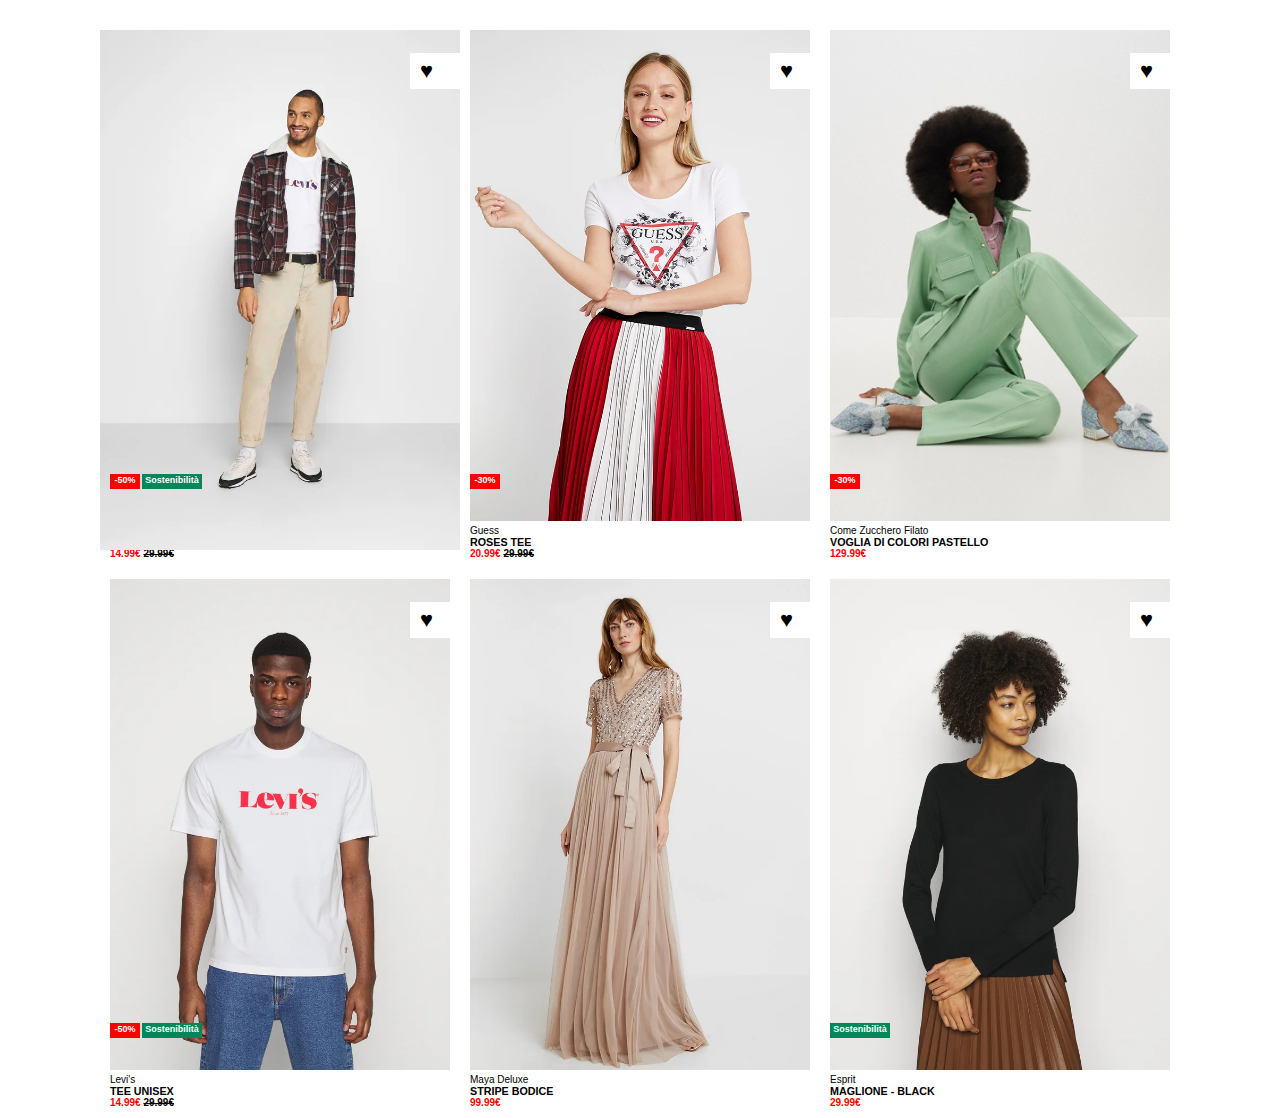
==== bonus/index.html @ 089e6754 "Inizializzazione bonus" ====
<!DOCTYPE html>
<html lang="it">
  <head>
    <meta charset="UTF-8" />
    <meta http-equiv="X-UA-Compatible" content="IE=edge" />
    <meta name="viewport" content="width=device-width, initial-scale=1.0" />
    <title>Boolando</title>
    <link rel="stylesheet" href="style.css" />
  </head>
  <body>
    <section>
      <div class="container">
        <div class="flex-container">
          <div class="box">
            <div class="product">
              <img src="img/1.webp" alt="" />
              <img class="img1" src="img/1b.webp" alt="">
              <p>Levi's</p>
              <h6>RELAXED FIT TEE UNISEX</h6>
              <p>
                <span class="red-txt">14.99€</span>
                <span class="deleted-txt"> 29.99€</span>
              </p>
              <span class="discount"> -50&percnt; </span>
              <span class="sosten"> Sostenibilità</span>
              <span class="heart">&hearts;</span>
            </div>
          </div>
          <div class="box">
            <div class="product">
              <img src="img/2.webp" alt="" />
              <p>Guess</p>
              <h6>ROSES TEE</h6>
              <p>
                <span class="red-txt">20.99€</span>
                <span class="deleted-txt"> 29.99€</span>
              </p>
              <span class="discount"> -30&percnt; </span>
              <span class="heart">&hearts;</span>
            </div>
          </div>
          <div class="box">
            <div class="product">
              <img src="img/3.webp" alt="" />
              <p>Come Zucchero Filato</p>
              <h6>VOGLIA DI COLORI PASTELLO</h6>
              <p><span class="red-txt">129.99€</span></p>
              <span class="discount"> -30&percnt; </span>
              <span class="heart">&hearts;</span>
            </div>
          </div>
          <div class="box">
            <div class="product">
              <img src="img/4.webp" alt="" />
              <p>Levi's</p>
              <h6>TEE UNISEX</h6>
              <p>
                <span class="red-txt">14.99€</span>
                <span class="deleted-txt"> 29.99€</span>
              </p>
              <span class="discount"> -50&percnt; </span>
              <span class="sosten"> Sostenibilità</span>
              <span class="heart">&hearts;</span>
            </div>
          </div>
          <div class="box">
            <div class="product">
              <img src="img/5.webp" alt="" />
              <p>Maya Deluxe</p>
              <h6>STRIPE BODICE</h6>
              <p><span class="red-txt">99.99€</span></p>
              <span class="heart">&hearts;</span>
            </div>
          </div>
          <div class="box">
            <div class="product">
              <img src="img/6.webp" alt="" />
              <p>Esprit</p>
              <h6>MAGLIONE - BLACK</h6>
              <p><span class="red-txt">29.99€</span></p>
              <span class="sosten onebadge"> Sostenibilità</span>
              <span class="heart">&hearts;</span>
            </div>
          </div>
        </div>
      </div>
    </section>
  </body>
</html>
---- bonus/style.css ----
/* reset */
* {
  box-sizing: border-box;
  margin: 0;
  padding: 0;
}
/* commons */
body {
  background-color: #ffffff;
  font-family: -apple-system, BlinkMacSystemFont, "Segoe UI", Roboto, Oxygen,
    Ubuntu, Cantarell, "Open Sans", "Helvetica Neue", sans-serif;
}
p {
  font-size: 10px;
}
img {
  width: 100%;
}
.red-txt {
  color: red;
}
.deleted-txt {
  text-decoration: line-through;
}
span {
  font-weight: bolder;
}
.discount {
  background-color: red;
  color: white;
  position: absolute;
  bottom: 80px;
  font-size: 9px;
  text-align: center;
  border: 1px solid red;
  width: 30px;
  height: 15px;
}
.sosten {
  background-color: #00875a;
  color: white;
  position: absolute;
  bottom: 80px;
  left: 42px;
  font-size: 9px;
  text-align: center;
  border: 1px solid #00875a;
  width: 60px;
  height: 15px;
}
.onebadge {
  left: 10px;
}
.heart {
  color: black;
  background-color: white;
  cursor: pointer;
  position: absolute;
  bottom: 480px;
  left: 310px;
  width: 100%;
  font-size: 22px;
  padding-left: 10px;
  padding-right: 10px;
  padding-top: 5px;
  padding-bottom: 5px;
}
.heart:hover {
  color: red;
}

/* layout */
.container {
  max-width: 1100px;
  margin: 0 auto;
  padding: 0 10px;
}
.flex-container {
  display: flex;
  flex-wrap: wrap;
  margin-top: 20px;
}
.box {
  width: calc(100% / 3);
  padding: 10px;
  position: relative;
}
/* Sezione cambio immagini */
.img1{
position: absolute;
right: 0;
width: 100%;
}
.img1:hover{
  opacity: 0;
}
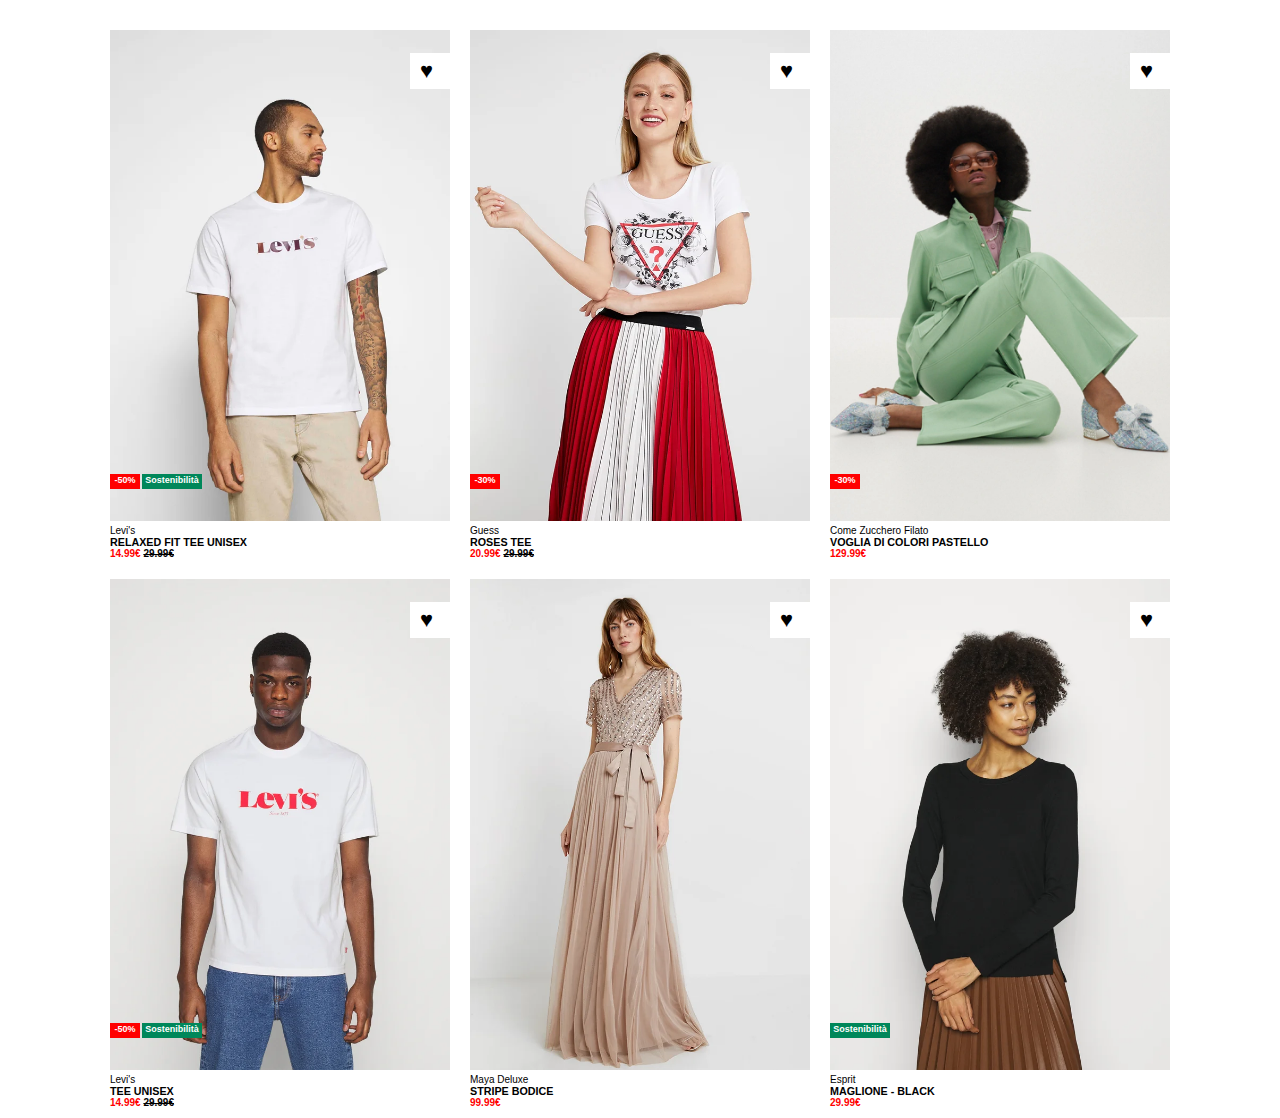
==== commit 28f3b27e: "Terminata sezione scorrimento foto, terminato BONUS" ====
--- a/bonus/index.html
+++ b/bonus/index.html
@@ -13,8 +13,8 @@
         <div class="flex-container">
           <div class="box">
             <div class="product">
-              <img src="img/1.webp" alt="" />
-              <img class="img1" src="img/1b.webp" alt="">
+              <img class="img1" src="img/1.webp" alt="" />
+              <img  src="img/1b.webp" alt="">
               <p>Levi's</p>
               <h6>RELAXED FIT TEE UNISEX</h6>
               <p>
@@ -28,7 +28,8 @@
           </div>
           <div class="box">
             <div class="product">
-              <img src="img/2.webp" alt="" />
+              <img class="img1" src="img/2.webp" alt="" />
+              <img  src="img/2b.webp" alt="">
               <p>Guess</p>
               <h6>ROSES TEE</h6>
               <p>
@@ -41,7 +42,8 @@
           </div>
           <div class="box">
             <div class="product">
-              <img src="img/3.webp" alt="" />
+              <img class="img1" src="img/3.webp" alt="" />
+              <img  src="img/3b.webp" alt="">
               <p>Come Zucchero Filato</p>
               <h6>VOGLIA DI COLORI PASTELLO</h6>
               <p><span class="red-txt">129.99€</span></p>
@@ -51,7 +53,8 @@
           </div>
           <div class="box">
             <div class="product">
-              <img src="img/4.webp" alt="" />
+              <img class="img1" src="img/4.webp" alt="" />
+              <img  src="img/4b.webp" alt="">
               <p>Levi's</p>
               <h6>TEE UNISEX</h6>
               <p>
@@ -65,7 +68,8 @@
           </div>
           <div class="box">
             <div class="product">
-              <img src="img/5.webp" alt="" />
+              <img class="img1" src="img/5.webp" alt="" />
+              <img  src="img/5b.webp" alt="">
               <p>Maya Deluxe</p>
               <h6>STRIPE BODICE</h6>
               <p><span class="red-txt">99.99€</span></p>
@@ -74,7 +78,8 @@
           </div>
           <div class="box">
             <div class="product">
-              <img src="img/6.webp" alt="" />
+              <img class="img1" src="img/6.webp" alt="" />
+              <img  src="img/6b.webp" alt="">
               <p>Esprit</p>
               <h6>MAGLIONE - BLACK</h6>
               <p><span class="red-txt">29.99€</span></p>
--- a/bonus/style.css
+++ b/bonus/style.css
@@ -79,6 +79,7 @@
   display: flex;
   flex-wrap: wrap;
   margin-top: 20px;
+  justify-content: space-between;
 }
 .box {
   width: calc(100% / 3);
@@ -89,8 +90,12 @@
 .img1{
 position: absolute;
 right: 0;
-width: 100%;
+width: 339.98px;
+height:491.06px;
+margin-right: 10px;
 }
 .img1:hover{
   opacity: 0;
+  position: absolute;
+ 
 }
